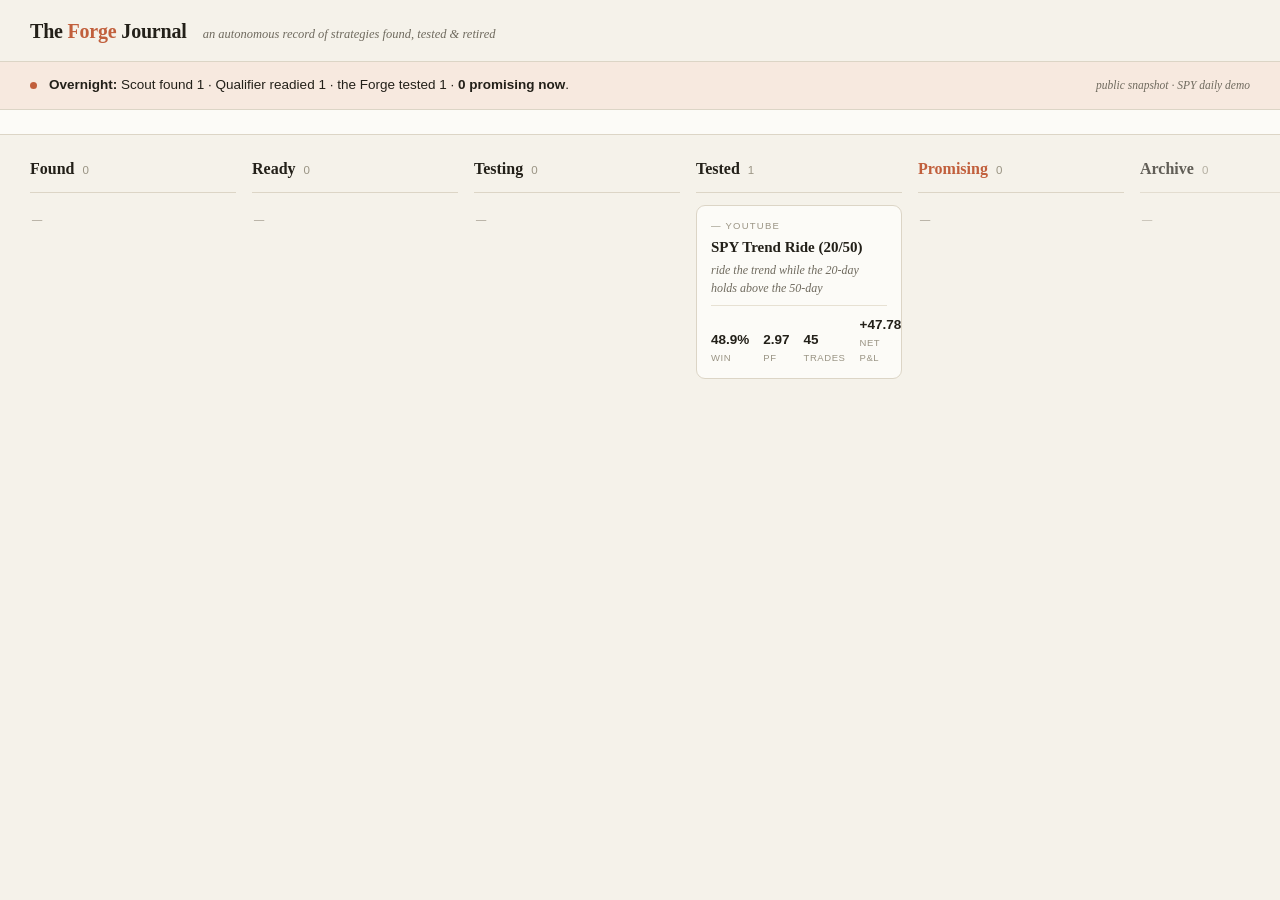
==== index.html @ 2ec68095 "feat: publish Forge dashboard snapshot" ====
<!doctype html>
<html lang="en">
<head>
<meta charset="utf-8">
<meta name="viewport" content="width=device-width, initial-scale=1">
<title>The Forge Journal</title>
<link rel="stylesheet" href="./static/forge.css">
</head>
<body>
<header>
  <div class="logo">The <em>Forge</em> Journal</div>
  <span class="sub">an autonomous record of strategies found, tested &amp; retired</span>
</header>

<div class="digest">
  <span class="dot"></span>
  <span class="t"><b>Overnight:</b> Scout found 1 · Qualifier readied 1
    · the Forge tested 1 · <b>0 promising now</b>.</span>
  <span class="ago">public snapshot · SPY daily demo</span>
</div>

<div class="log">
  
</div>

<div class="board">
  
  <div class="lane ">
    <div class="lane-h ">
      <span class="t">Found</span><span class="c">0</span>
    </div>
    <div class="cards">
      
      <div class="empty">—</div>
      
    </div>
  </div>
  
  <div class="lane ">
    <div class="lane-h ">
      <span class="t">Ready</span><span class="c">0</span>
    </div>
    <div class="cards">
      
      <div class="empty">—</div>
      
    </div>
  </div>
  
  <div class="lane ">
    <div class="lane-h ">
      <span class="t">Testing</span><span class="c">0</span>
    </div>
    <div class="cards">
      
      <div class="empty">—</div>
      
    </div>
  </div>
  
  <div class="lane ">
    <div class="lane-h ">
      <span class="t">Tested</span><span class="c">1</span>
    </div>
    <div class="cards">
      
      <a class="card " href="./card/DEMO-TREND/">
        <span class="src">youtube</span>
        <div class="nm">SPY Trend Ride (20/50)</div>
        <div class="rl">ride the trend while the 20-day holds above the 50-day</div>
        
        <div class="figs">
          <div><b>48.9%</b><span>win</span></div>
          <div><b>2.97</b><span>PF</span></div>
          <div><b>45</b><span>trades</span></div>
          <div><b>+47.78</b><span>Net P&amp;L</span></div>
        </div>
        
      </a>
      
    </div>
  </div>
  
  <div class="lane ">
    <div class="lane-h promising">
      <span class="t">Promising</span><span class="c">0</span>
    </div>
    <div class="cards">
      
      <div class="empty">—</div>
      
    </div>
  </div>
  
  <div class="lane arch">
    <div class="lane-h ">
      <span class="t">Archive</span><span class="c">0</span>
    </div>
    <div class="cards">
      
      <div class="empty">—</div>
      
    </div>
  </div>
  
</div>
</body>
</html>
---- static/forge.css ----
:root{
  --bg:#F5F2EA; --panel:#FCFBF7; --panel2:#F1EDE1; --ink:#232019; --muted:#6F6A5E; --faint:#9A9484;
  --line:#DCD5C6; --line2:#E7E1D3; --clay:#C15F3C; --clay-soft:#F7E9DF; --sage:#6E7F5C; --red:#B4482E;
}
*{margin:0;padding:0;box-sizing:border-box}
body{background:var(--bg);color:var(--ink);font:14px/1.55 "Avenir Next","Helvetica Neue",Arial,sans-serif;-webkit-font-smoothing:antialiased}
a{color:inherit;text-decoration:none}
.serif{font-family:"Iowan Old Style",Palatino,Georgia,serif}
.label{font-size:10px;letter-spacing:.16em;text-transform:uppercase;color:var(--clay);font-weight:600}
header{display:flex;align-items:baseline;gap:16px;padding:16px 30px 14px;border-bottom:1px solid var(--line)}
.logo{font-family:"Iowan Old Style",Palatino,Georgia,serif;font-size:20px;font-weight:600;letter-spacing:-.01em}
.logo em{color:var(--clay);font-style:normal}
header .sub{color:var(--muted);font-size:12.5px;font-style:italic;font-family:Georgia,serif}
header .back{margin-left:auto;font-size:12px;color:var(--muted);border-bottom:2px solid var(--clay);padding-bottom:4px}
.digest{display:flex;align-items:center;gap:12px;padding:13px 30px;background:var(--clay-soft);border-bottom:1px solid var(--line)}
.digest .dot{width:7px;height:7px;border-radius:50%;background:var(--clay);flex:none}
.digest .t{font-size:13.5px} .digest b{font-weight:600}
.digest .ago{margin-left:auto;font-size:11.5px;color:var(--muted);font-style:italic;font-family:Georgia,serif}
.log{display:flex;gap:22px;padding:12px 30px;border-bottom:1px solid var(--line);overflow-x:auto;background:var(--panel)}
.entry{display:flex;align-items:center;gap:8px;white-space:nowrap}
.entry .dot{width:6px;height:6px;border-radius:50%;background:var(--faint)}
.entry .dot.run{background:var(--sage);box-shadow:0 0 0 3px rgba(110,127,92,.15)}
.entry .dot.slp{background:var(--clay)}
.entry .nm{font-weight:600;font-size:12.5px}
.entry .meta{color:var(--muted);font-size:11.5px;font-style:italic;font-family:Georgia,serif}
.entry .spend{color:var(--faint);font-size:11px;font-variant-numeric:tabular-nums}
.board{display:flex;gap:16px;padding:22px 30px 40px;align-items:flex-start;overflow-x:auto}
.lane{flex:1;min-width:206px}
.lane.arch{max-width:150px;min-width:150px;opacity:.7}
.lane-h{display:flex;align-items:baseline;gap:8px;padding-bottom:10px;border-bottom:1px solid var(--line);margin-bottom:12px}
.lane-h .t{font-family:"Iowan Old Style",Palatino,Georgia,serif;font-size:16px;font-weight:600}
.lane-h.promising .t{color:var(--clay)}
.lane-h .c{color:var(--faint);font-size:11.5px;font-variant-numeric:tabular-nums}
.cards{display:flex;flex-direction:column;gap:10px}
.card{display:block;background:var(--panel);border:1px solid var(--line);border-radius:9px;padding:13px 14px;transition:border-color .15s,box-shadow .15s}
.card:hover{border-color:var(--clay);box-shadow:0 2px 10px rgba(193,95,60,.08)}
.card.hot{border-color:var(--clay)}
.src{font-size:9.5px;letter-spacing:.13em;text-transform:uppercase;color:var(--faint);display:block;margin-bottom:5px}
.src::before{content:"— "}
.card .nm{font-family:"Iowan Old Style",Palatino,Georgia,serif;font-size:15px;font-weight:600;line-height:1.3;margin-bottom:3px}
.card .rl{color:var(--muted);font-size:12px;font-style:italic;font-family:Georgia,serif;line-height:1.5}
.figs{display:flex;gap:14px;align-items:flex-end;border-top:1px solid var(--line2);padding-top:8px;margin-top:8px}
.figs b{font-size:13.5px;font-weight:600;font-variant-numeric:tabular-nums}
.figs span{font-size:9.5px;color:var(--faint);display:block;letter-spacing:.06em;text-transform:uppercase}
.empty{color:var(--faint);font-size:11.5px;font-style:italic;font-family:Georgia,serif;padding:6px 2px}
.badge{display:inline-block;font-size:9px;letter-spacing:.08em;text-transform:uppercase;color:var(--clay);background:var(--clay-soft);border-radius:4px;padding:2px 6px;margin-left:6px}
/* note page */
.note{max-width:820px;margin:0 auto;padding:34px 24px 80px}
.crumb{color:var(--faint);font-size:11px;letter-spacing:.13em;text-transform:uppercase;margin-bottom:18px}
.seal{display:inline-block;color:var(--clay);border:1px solid var(--clay);border-radius:3px;font-size:10px;letter-spacing:.18em;text-transform:uppercase;padding:4px 10px;margin-bottom:14px}
h1{font-family:"Iowan Old Style",Palatino,Georgia,serif;font-size:34px;font-weight:600;line-height:1.15;letter-spacing:-.01em;margin-bottom:10px}
.byline{color:var(--muted);font-size:13px;font-style:italic;font-family:Georgia,serif;margin-bottom:24px}
.rule-h{display:flex;align-items:center;gap:14px;margin:32px 0 14px}
.rule-h::after{content:"";flex:1;height:1px;background:var(--line)}
dl.facts{display:grid;grid-template-columns:130px 1fr;gap:9px 20px;font-size:13.5px;background:var(--panel);border:1px solid var(--line);border-radius:8px;padding:18px 20px}
dl.facts dt{color:var(--muted);font-style:italic;font-family:Georgia,serif}
dl.facts dd{font-variant-numeric:tabular-nums}
.figrow{display:flex;border-top:1px solid var(--line);border-bottom:1px solid var(--line);margin:8px 0 22px}
.fig{flex:1;padding:16px 8px;text-align:center;border-right:1px solid var(--line)}
.fig:last-child{border-right:0}
.fig .v{font-family:"Iowan Old Style",Palatino,Georgia,serif;font-size:30px;font-weight:600;font-variant-numeric:tabular-nums}
.fig .v.g{color:var(--sage)} .fig .v.r{color:var(--red)}
.fig .l{font-size:10px;letter-spacing:.12em;text-transform:uppercase;color:var(--muted);margin-top:4px}
.chart-cap{display:flex;justify-content:space-between;align-items:center;margin-bottom:8px}
.stamp{display:inline-block;transform:rotate(-1.5deg);color:var(--clay);border:1.5px solid var(--clay);border-radius:3px;font-size:10.5px;letter-spacing:.12em;text-transform:uppercase;padding:4px 10px}
.verdict{font-family:"Iowan Old Style",Palatino,Georgia,serif;font-size:19px;font-style:italic;line-height:1.5;border-left:2px solid var(--clay);padding:6px 0 6px 20px;margin:24px 0}
.pending{color:var(--faint);font-style:italic;font-family:Georgia,serif}
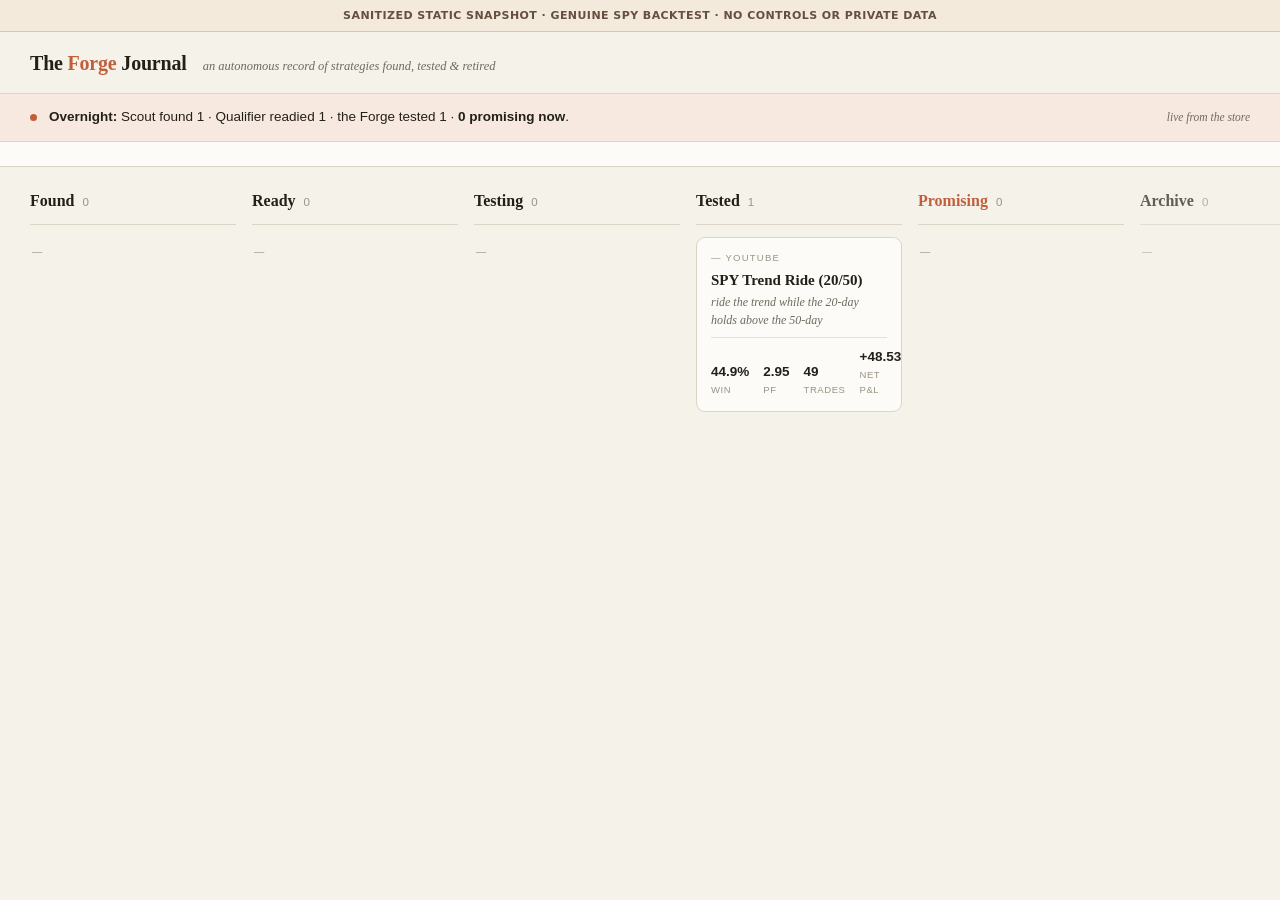
==== commit 008d30c1: "feat: publish verified trade ledger snapshot" ====
--- a/index.html
+++ b/index.html
@@ -4,9 +4,10 @@
 <meta charset="utf-8">
 <meta name="viewport" content="width=device-width, initial-scale=1">
 <title>The Forge Journal</title>
-<link rel="stylesheet" href="./static/forge.css">
+<link rel="stylesheet" href="static/forge.css">
 </head>
 <body>
+<div class="snapshot-banner" role="note">Sanitized static snapshot · genuine SPY backtest · no controls or private data</div>
 <header>
   <div class="logo">The <em>Forge</em> Journal</div>
   <span class="sub">an autonomous record of strategies found, tested &amp; retired</span>
@@ -16,93 +17,93 @@
   <span class="dot"></span>
   <span class="t"><b>Overnight:</b> Scout found 1 · Qualifier readied 1
     · the Forge tested 1 · <b>0 promising now</b>.</span>
-  <span class="ago">public snapshot · SPY daily demo</span>
+  <span class="ago">live from the store</span>
 </div>
 
 <div class="log">
-  
+
 </div>
 
 <div class="board">
-  
+
   <div class="lane ">
     <div class="lane-h ">
       <span class="t">Found</span><span class="c">0</span>
     </div>
     <div class="cards">
-      
+
       <div class="empty">—</div>
-      
+
     </div>
   </div>
-  
+
   <div class="lane ">
     <div class="lane-h ">
       <span class="t">Ready</span><span class="c">0</span>
     </div>
     <div class="cards">
-      
+
       <div class="empty">—</div>
-      
+
     </div>
   </div>
-  
+
   <div class="lane ">
     <div class="lane-h ">
       <span class="t">Testing</span><span class="c">0</span>
     </div>
     <div class="cards">
-      
+
       <div class="empty">—</div>
-      
+
     </div>
   </div>
-  
+
   <div class="lane ">
     <div class="lane-h ">
       <span class="t">Tested</span><span class="c">1</span>
     </div>
     <div class="cards">
-      
-      <a class="card " href="./card/DEMO-TREND/">
+
+      <a class="card " href="card/DEMO-TREND/">
         <span class="src">youtube</span>
         <div class="nm">SPY Trend Ride (20/50)</div>
         <div class="rl">ride the trend while the 20-day holds above the 50-day</div>
-        
+
         <div class="figs">
-          <div><b>48.9%</b><span>win</span></div>
-          <div><b>2.97</b><span>PF</span></div>
-          <div><b>45</b><span>trades</span></div>
-          <div><b>+47.78</b><span>Net P&amp;L</span></div>
+          <div><b>44.9%</b><span>win</span></div>
+          <div><b>2.95</b><span>PF</span></div>
+          <div><b>49</b><span>trades</span></div>
+          <div><b>+48.53</b><span>Net P&amp;L</span></div>
         </div>
-        
+
       </a>
-      
+
     </div>
   </div>
-  
+
   <div class="lane ">
     <div class="lane-h promising">
       <span class="t">Promising</span><span class="c">0</span>
     </div>
     <div class="cards">
-      
+
       <div class="empty">—</div>
-      
+
     </div>
   </div>
-  
+
   <div class="lane arch">
     <div class="lane-h ">
       <span class="t">Archive</span><span class="c">0</span>
     </div>
     <div class="cards">
-      
+
       <div class="empty">—</div>
-      
+
     </div>
   </div>
-  
+
 </div>
 </body>
-</html>+</html>
--- a/static/forge.css
+++ b/static/forge.css
@@ -65,3 +65,12 @@
 .stamp{display:inline-block;transform:rotate(-1.5deg);color:var(--clay);border:1.5px solid var(--clay);border-radius:3px;font-size:10.5px;letter-spacing:.12em;text-transform:uppercase;padding:4px 10px}
 .verdict{font-family:"Iowan Old Style",Palatino,Georgia,serif;font-size:19px;font-style:italic;line-height:1.5;border-left:2px solid var(--clay);padding:6px 0 6px 20px;margin:24px 0}
 .pending{color:var(--faint);font-style:italic;font-family:Georgia,serif}
+.ledger-count{color:var(--muted);font:italic 12px Georgia,serif;margin:-8px 0 10px}
+.trade-summary{display:grid;grid-template-columns:repeat(4,1fr);border:1px solid var(--line);border-radius:8px;background:var(--panel);margin-bottom:16px}
+.trade-summary div{padding:11px 14px;border-right:1px solid var(--line);font-variant-numeric:tabular-nums}.trade-summary div:last-child{border-right:0}
+.trade-summary span{display:block;color:var(--muted);font-size:9px;letter-spacing:.1em;text-transform:uppercase}.trade-summary b{font-family:"Iowan Old Style",Palatino,Georgia,serif;font-size:18px}
+.trade-table-wrap{overflow-x:auto;border:1px solid var(--line);border-radius:8px;background:var(--panel)}
+.trade-table{width:100%;border-collapse:collapse;white-space:nowrap;font-size:12px;font-variant-numeric:tabular-nums}.trade-table th{text-align:right;color:var(--muted);font-size:9px;letter-spacing:.09em;text-transform:uppercase;background:var(--panel2)}.trade-table th,.trade-table td{padding:8px 10px;border-bottom:1px solid var(--line2);text-align:right}.trade-table th:nth-child(2),.trade-table th:nth-child(3),.trade-table td:nth-child(2),.trade-table td:nth-child(3){text-align:left}.trade-table tbody tr:last-child td{border-bottom:0}.trade-table .positive{color:var(--sage)}.trade-table .negative{color:var(--red)}
+@media(max-width:620px){.trade-summary{grid-template-columns:1fr 1fr}.trade-summary div:nth-child(2){border-right:0}.trade-summary div:nth-child(-n+2){border-bottom:1px solid var(--line)}}
+
+.snapshot-banner { padding: 8px 16px; text-align: center; background: #f3eadc; color: #654f3f; border-bottom: 1px solid #d7c6b2; font: 600 11px/1.4 system-ui, sans-serif; letter-spacing: .04em; text-transform: uppercase; }
